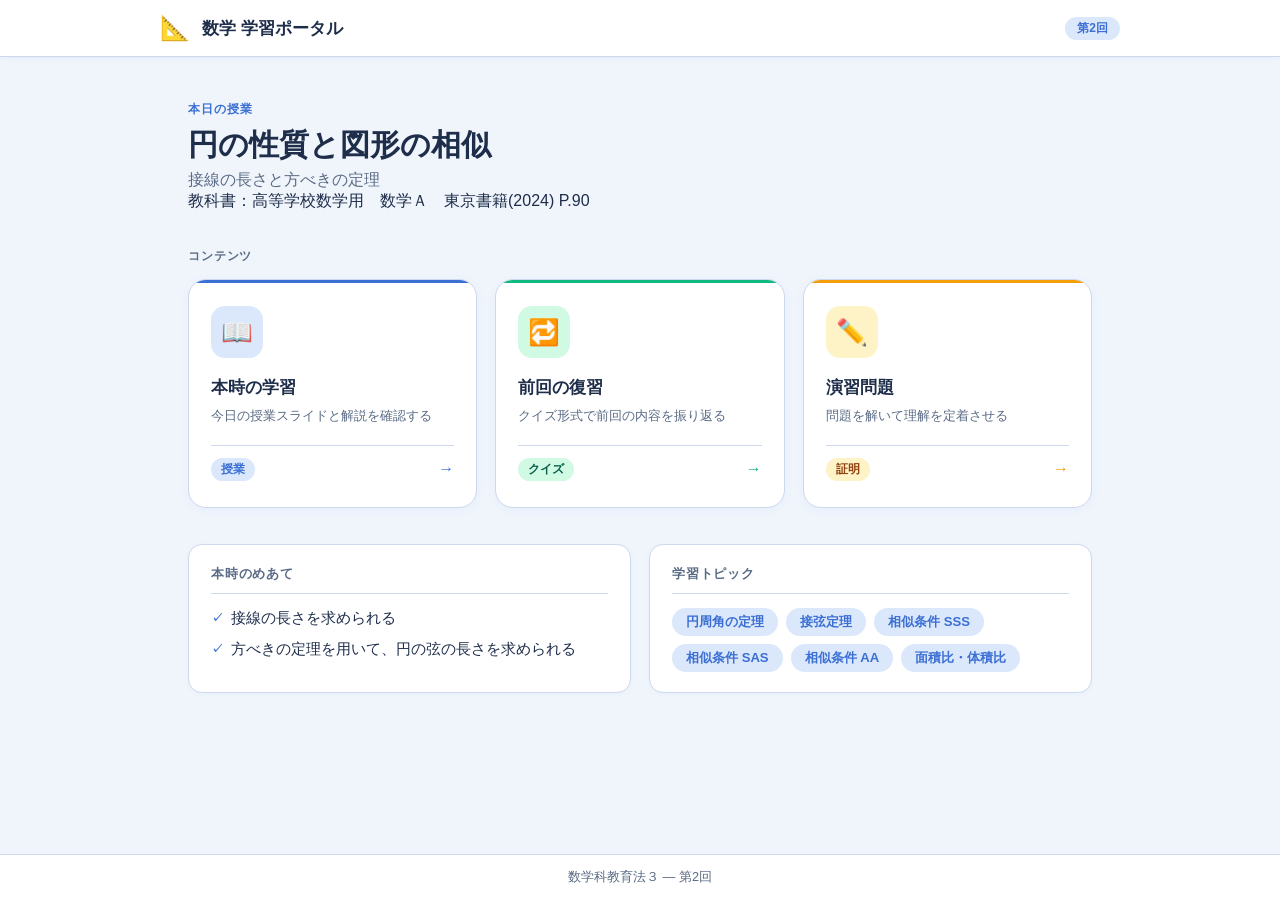
==== index.html @ 856479e4 "資料アップロード 資料" ====
<!DOCTYPE html>
<html lang="ja">
    <head>
        <meta charset="UTF-8">
        <meta name="viewport" content="width=device-width, initial-scale=1.0">
        <title>数学 学習ポータル</title>
        <link rel="stylesheet" href="portal.css">
    </head>
    <body>
        <header>
            <div class="header-inner">
                <span class="header-logo">📐</span>
                <span class="header-title">数学 学習ポータル</span>
                <span class="header-badge">第2回</span>
            </div>
        </header>

        <main>
            <section class="hero">
                <p class="hero-eyebrow">本日の授業</p>
                <h1 class="hero-title">円の性質と図形の相似</h1>
                <p class="hero-sub">接線の長さと方べきの定理</p>
                <p>教科書：高等学校数学用　数学Ａ　東京書籍(2024) P.90</p>
            </section>

            <p class="section-label">コンテンツ</p>
            <div class="card-grid">
                <a href="class.html" class="card card-primary">
                    <div class="card-icon-wrap">📖</div>
                    <div class="card-body">
                        <h2 class="card-title">本時の学習</h2>
                        <p class="card-desc">今日の授業スライドと解説を確認する</p>
                    </div>
                    <div class="card-footer">
                        <span class="card-tag">授業</span>
                        <span class="card-arrow">→</span>
                    </div>
                </a>

                <a href="review.html" class="card card-review">
                    <div class="card-icon-wrap">🔁</div>
                    <div class="card-body">
                        <h2 class="card-title">前回の復習</h2>
                        <p class="card-desc">クイズ形式で前回の内容を振り返る</p>
                    </div>
                    <div class="card-footer">
                        <span class="card-tag">クイズ</span>
                        <span class="card-arrow">→</span>
                    </div>
                </a>

                <a href="exercise.html" class="card card-exercise">
                    <div class="card-icon-wrap">✏️</div>
                    <div class="card-body">
                        <h2 class="card-title">演習問題</h2>
                        <p class="card-desc">問題を解いて理解を定着させる</p>
                    </div>
                    <div class="card-footer">
                        <span class="card-tag">証明</span>
                        <span class="card-arrow">→</span>
                    </div>
                </a>
            </div>

            <div class="info-row">
                <div class="info-card">
                    <h3>本時のめあて</h3>
                    <ul class="goal-list">
                        <li>接線の長さを求められる</li>
                        <li>方べきの定理を用いて、円の弦の長さを求められる</li>
                    </ul>
                </div>
                <div class="info-card">
                    <h3>学習トピック</h3>
                    <div class="topic-chips">
                        <span class="chip">円周角の定理</span>
                        <span class="chip">接弦定理</span>
                        <span class="chip">相似条件 SSS</span>
                        <span class="chip">相似条件 SAS</span>
                        <span class="chip">相似条件 AA</span>
                        <span class="chip">面積比・体積比</span>
                    </div>
                </div>
            </div>
        </main>

        <footer>
            <p class="footer-text">数学科教育法３ — 第2回</p>
        </footer>
    </body>
</html>
---- portal.css ----
*, *::before, *::after { box-sizing: border-box; margin: 0; padding: 0; }

:root {
    --bg:         #f0f5fc;
    --surface:    #ffffff;
    --border:     #cdd8ed;
    --primary:    #3b6fd4;
    --primary-lt: #dbe8fb;
    --text:       #1e2d4a;
    --muted:      #5a6b85;
    --accent1:    #10b981;
    --accent1-lt: #d1fae5;
    --accent2:    #f59e0b;
    --accent2-lt: #fef3c7;
}

body {
    font-family: 'Helvetica Neue', Arial, 'Hiragino Kaku Gothic ProN', sans-serif;
    background: var(--bg);
    color: var(--text);
    min-height: 100vh;
    display: flex;
    flex-direction: column;
}

/* ── Header ── */
header {
    background: var(--surface);
    border-bottom: 1px solid var(--border);
    padding: 0 32px;
    position: sticky;
    top: 0;
    z-index: 10;
    box-shadow: 0 1px 6px rgba(59,111,212,0.07);
}

.header-inner {
    display: flex;
    align-items: center;
    gap: 12px;
    height: 56px;
    max-width: 960px;
    margin: 0 auto;
    width: 100%;
}

.header-logo { font-size: 1.5em; line-height: 1; }

.header-title {
    font-size: 1.05em;
    font-weight: 700;
    color: var(--text);
    flex: 1;
}

.header-badge {
    background: var(--primary-lt);
    color: var(--primary);
    font-size: 0.75em;
    font-weight: 700;
    border-radius: 99px;
    padding: 3px 12px;
}

/* ── Main ── */
main {
    flex: 1;
    max-width: 960px;
    margin: 0 auto;
    width: 100%;
    padding: 44px 28px 72px;
}

/* ── Hero ── */
.hero {
    margin-bottom: 36px;
}

.hero-eyebrow {
    font-size: 0.78em;
    font-weight: 700;
    color: var(--primary);
    text-transform: uppercase;
    letter-spacing: 0.08em;
    margin-bottom: 8px;
}

.hero-title {
    font-size: 1.9em;
    font-weight: 800;
    color: var(--text);
    line-height: 1.2;
    margin-bottom: 8px;
}

.hero-sub {
    font-size: 0.97em;
    color: var(--muted);
}

/* ── Section label ── */
.section-label {
    font-size: 0.78em;
    font-weight: 700;
    color: var(--muted);
    text-transform: uppercase;
    letter-spacing: 0.07em;
    margin-bottom: 14px;
}

/* ── Card Grid ── */
.card-grid {
    display: grid;
    grid-template-columns: repeat(3, 1fr);
    gap: 18px;
    margin-bottom: 36px;
}

.card {
    display: flex;
    flex-direction: column;
    gap: 18px;
    background: var(--surface);
    border: 1.5px solid var(--border);
    border-radius: 18px;
    padding: 26px 22px;
    text-decoration: none;
    color: var(--text);
    position: relative;
    overflow: hidden;
    transition: transform 0.2s ease, box-shadow 0.2s ease, border-color 0.2s ease;
    box-shadow: 0 2px 10px rgba(59,111,212,0.05);
}

.card::after {
    content: '';
    position: absolute;
    top: 0; left: 0; right: 0;
    height: 3px;
    border-radius: 18px 18px 0 0;
}
.card-primary::after  { background: var(--primary); }
.card-review::after   { background: var(--accent1); }
.card-exercise::after { background: var(--accent2); }

.card:hover {
    transform: translateY(-4px);
    box-shadow: 0 10px 28px rgba(59,111,212,0.13);
}
.card-primary:hover  { border-color: var(--primary); }
.card-review:hover   { border-color: var(--accent1); }
.card-exercise:hover { border-color: var(--accent2); }

.card-icon-wrap {
    width: 52px;
    height: 52px;
    border-radius: 14px;
    display: flex;
    align-items: center;
    justify-content: center;
    font-size: 1.6em;
    flex-shrink: 0;
}
.card-primary  .card-icon-wrap { background: var(--primary-lt); }
.card-review   .card-icon-wrap { background: var(--accent1-lt); }
.card-exercise .card-icon-wrap { background: var(--accent2-lt); }

.card-body { flex: 1; }

.card-title {
    font-size: 1.05em;
    font-weight: 700;
    margin-bottom: 6px;
    color: var(--text);
}

.card-desc {
    font-size: 0.84em;
    color: var(--muted);
    line-height: 1.6;
}

.card-footer {
    display: flex;
    align-items: center;
    justify-content: space-between;
    padding-top: 12px;
    border-top: 1px solid var(--border);
}

.card-tag {
    font-size: 0.75em;
    font-weight: 600;
    border-radius: 99px;
    padding: 3px 10px;
}
.card-primary  .card-tag { background: var(--primary-lt);  color: var(--primary); }
.card-review   .card-tag { background: var(--accent1-lt);  color: #065f46; }
.card-exercise .card-tag { background: var(--accent2-lt);  color: #92400e; }

.card-arrow {
    font-size: 1em;
    font-weight: 700;
    transition: transform 0.2s ease;
}
.card-primary  .card-arrow { color: var(--primary); }
.card-review   .card-arrow { color: var(--accent1); }
.card-exercise .card-arrow { color: var(--accent2); }

.card:hover .card-arrow { transform: translateX(5px); }

/* ── Info row ── */
.info-row {
    display: grid;
    grid-template-columns: 1fr 1fr;
    gap: 18px;
}

.info-card {
    background: var(--surface);
    border: 1px solid var(--border);
    border-radius: 14px;
    padding: 20px 22px;
    box-shadow: 0 1px 4px rgba(59,111,212,0.04);
}

.info-card h3 {
    font-size: 0.82em;
    font-weight: 700;
    color: var(--muted);
    text-transform: uppercase;
    letter-spacing: 0.06em;
    margin-bottom: 14px;
    padding-bottom: 10px;
    border-bottom: 1px solid var(--border);
}

.goal-list {
    list-style: none;
    display: flex;
    flex-direction: column;
    gap: 9px;
}

.goal-list li {
    font-size: 0.91em;
    color: var(--text);
    display: flex;
    align-items: flex-start;
    gap: 8px;
    line-height: 1.5;
}

.goal-list li::before {
    content: '✓';
    color: var(--primary);
    font-weight: 800;
    font-size: 0.85em;
    margin-top: 1px;
    flex-shrink: 0;
}

.topic-chips {
    display: flex;
    flex-wrap: wrap;
    gap: 8px;
}

.chip {
    background: var(--primary-lt);
    color: var(--primary);
    border-radius: 99px;
    font-size: 0.82em;
    font-weight: 600;
    padding: 5px 14px;
}

/* ── Footer ── */
footer {
    background: var(--surface);
    border-top: 1px solid var(--border);
    padding: 14px 32px;
    text-align: center;
}

.footer-text {
    font-size: 0.8em;
    color: var(--muted);
}

/* ── Responsive ── */
@media (max-width: 700px) {
    main { padding: 28px 16px 48px; }
    header { padding: 0 16px; }
    .card-grid { grid-template-columns: 1fr; }
    .info-row  { grid-template-columns: 1fr; }
    .hero-title { font-size: 1.5em; }
}
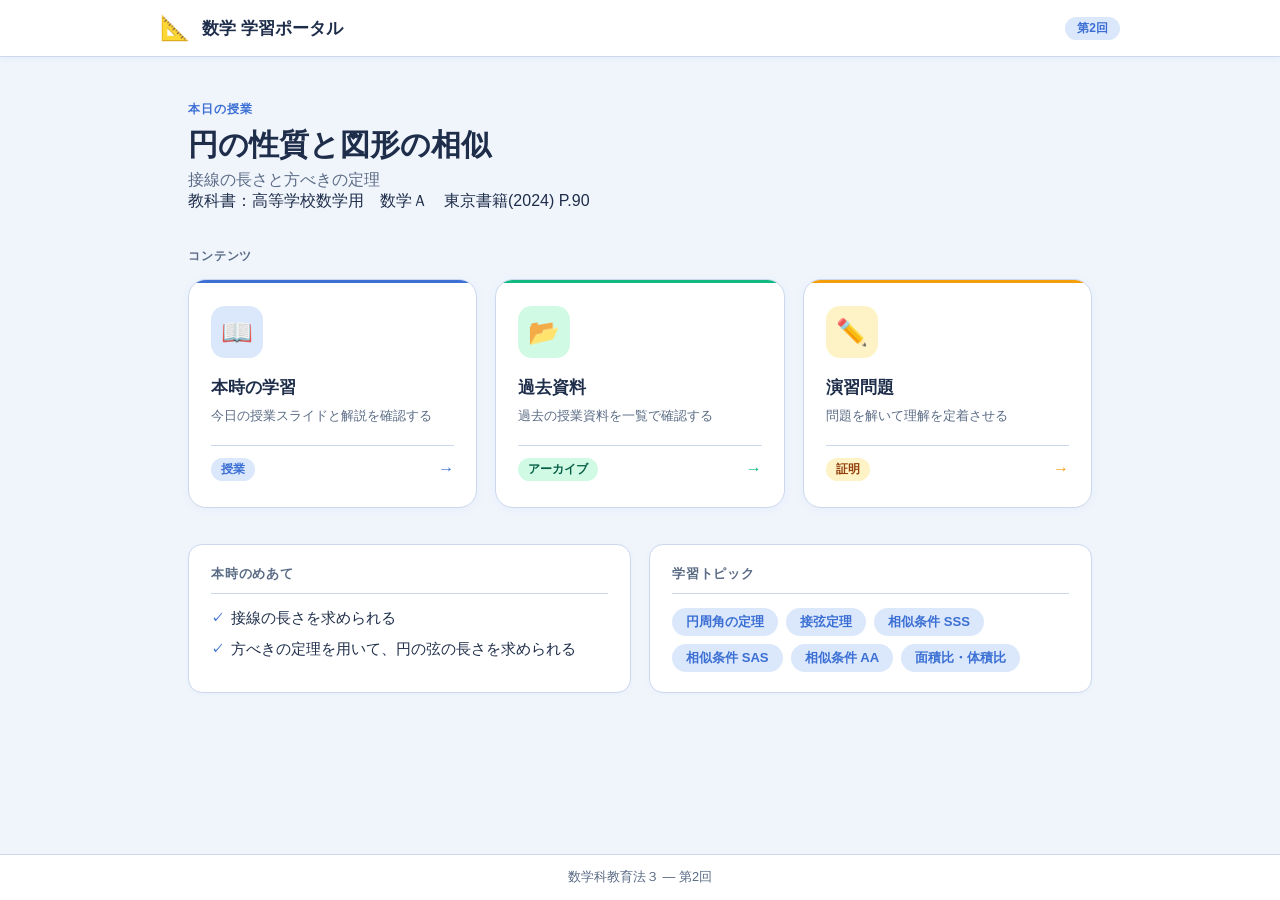
==== commit 4f5dcb42: "0530" ====
--- a/index.html
+++ b/index.html
@@ -37,14 +37,14 @@
                     </div>
                 </a>
 
-                <a href="review.html" class="card card-review">
-                    <div class="card-icon-wrap">🔁</div>
+                <a href="past.html" class="card card-review">
+                    <div class="card-icon-wrap">📂</div>
                     <div class="card-body">
-                        <h2 class="card-title">前回の復習</h2>
-                        <p class="card-desc">クイズ形式で前回の内容を振り返る</p>
+                        <h2 class="card-title">過去資料</h2>
+                        <p class="card-desc">過去の授業資料を一覧で確認する</p>
                     </div>
                     <div class="card-footer">
-                        <span class="card-tag">クイズ</span>
+                        <span class="card-tag">アーカイブ</span>
                         <span class="card-arrow">→</span>
                     </div>
                 </a>
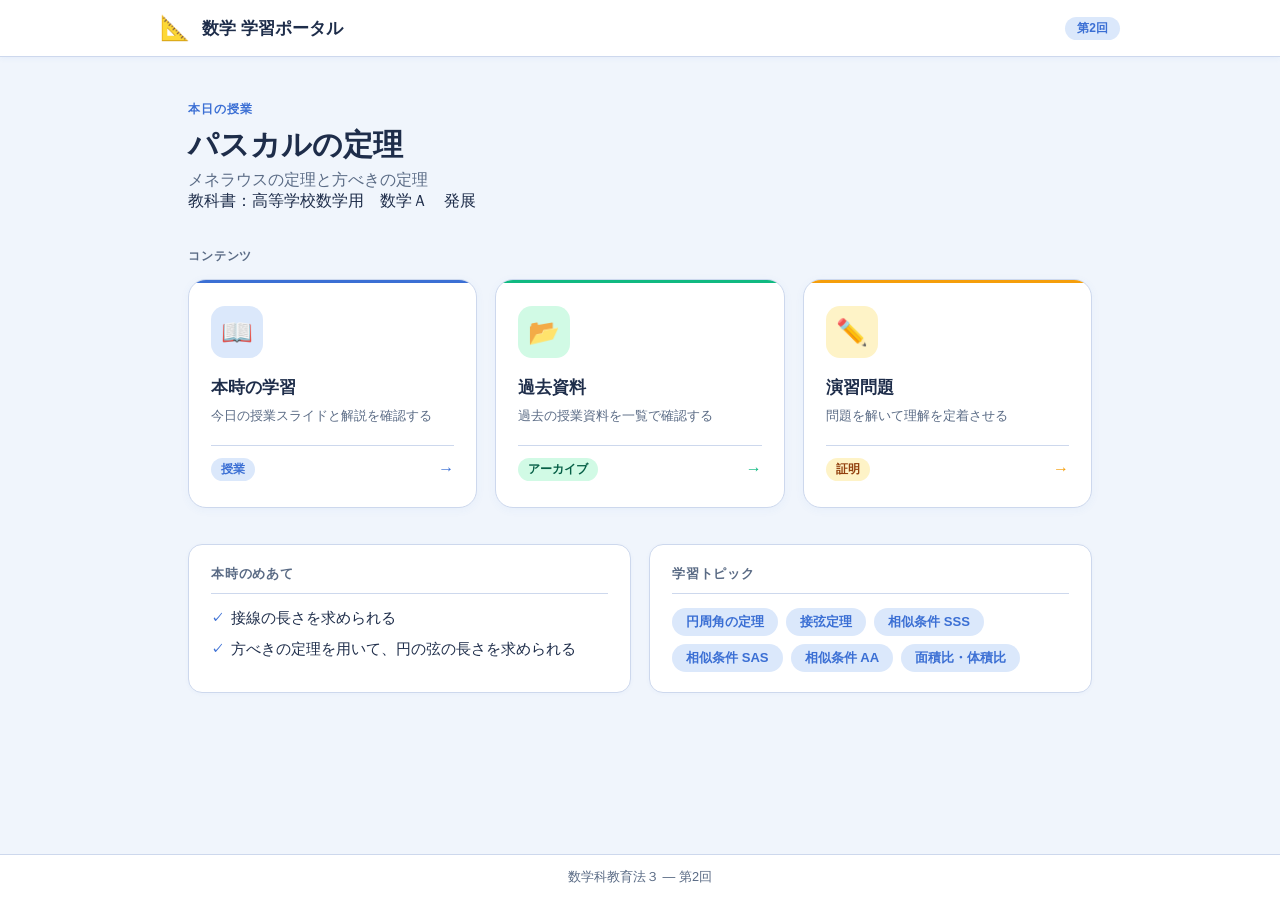
==== commit 7d926542: "Update index.html  title" ====
--- a/index.html
+++ b/index.html
@@ -18,9 +18,9 @@
         <main>
             <section class="hero">
                 <p class="hero-eyebrow">本日の授業</p>
-                <h1 class="hero-title">円の性質と図形の相似</h1>
-                <p class="hero-sub">接線の長さと方べきの定理</p>
-                <p>教科書：高等学校数学用　数学Ａ　東京書籍(2024) P.90</p>
+                <h1 class="hero-title">パスカルの定理</h1>
+                <p class="hero-sub">メネラウスの定理と方べきの定理</p>
+                <p>教科書：高等学校数学用　数学Ａ　発展</p>
             </section>
 
             <p class="section-label">コンテンツ</p>
